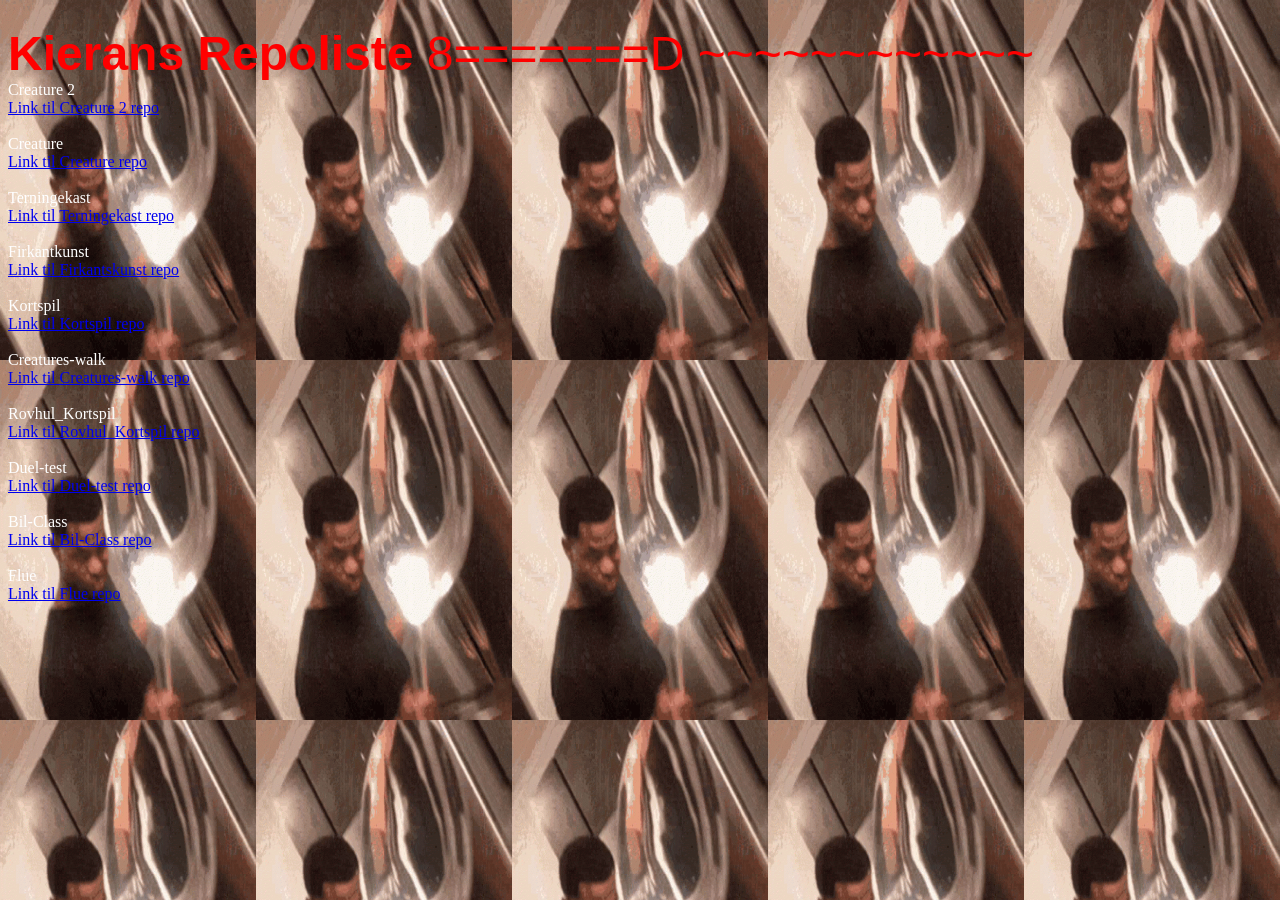
==== index.html @ a6019a0f "Update index.html" ====
<html>
 <br>
 <font size="100"
          face="Helvetica"
          color="red"> 
  <b> Kierans Repoliste</b> 8=======D ~~~~~~~~~~~~
        </font> 
 <font color="white">
 <br>
 Creature 2
 <br>
 <a href="https://github.com/kieraneoin/Creature_2"> Link til  Creature 2 repo </a>
 <br>
 <br>
 Creature
 <br>
 <a href="https://github.com/kieraneoin/Berlin-Wall"> Link til Creature repo </a>
 <br>
 <br>
 Terningekast
 <br>
 <a href="https://github.com/kieraneoin/Terningkast"> Link til Terningekast repo </a>
 <br>
 <br>
 Firkantkunst
 <br>
 <a href="https://github.com/kieraneoin/Firkantskunst"> Link til Firkantskunst repo </a>
 <br>
 <br>
 Kortspil
 <br>
 <a href="https://github.com/kieraneoin/Kortspil"> Link til Kortspil repo </a>
 <br>
 <br>
 Creatures-walk
 <br>
 <a href="https://github.com/kieraneoin/Creatures-walk"> Link til Creatures-walk repo </a>
 <br>
 <br>
 Rovhul_Kortspil
 <br>
 <a href="https://github.com/kieraneoin/Rovhul_Kortspil"> Link til Rovhul_Kortspil repo </a>
 <br>
 <br>
 Duel-test
 <br>
 <a href="https://github.com/kieraneoin/Duel-test"> Link til Duel-test repo </a>
 <br>
 <br>
 Bil-Class
 <br>
 <a href="https://github.com/kieraneoin/Bil-Class"> Link til Bil-Class repo </a>
 <br>
 <br>
 Flue
 <br>
 <a href="https://github.com/kieraneoin/Flue"> Link til Flue repo </a>
  </font> 
 
  <style>
body {
  background-image: url('spoon.gif');
  background-repeat: repeat;
  background-attachment: fixed;
  background-size: 20% 40%;
  
}
   <img src="Activity diagram.png">
   <img src="Usecase diagram.png">
   <img src="Class diagram.png">
</style>
</html>
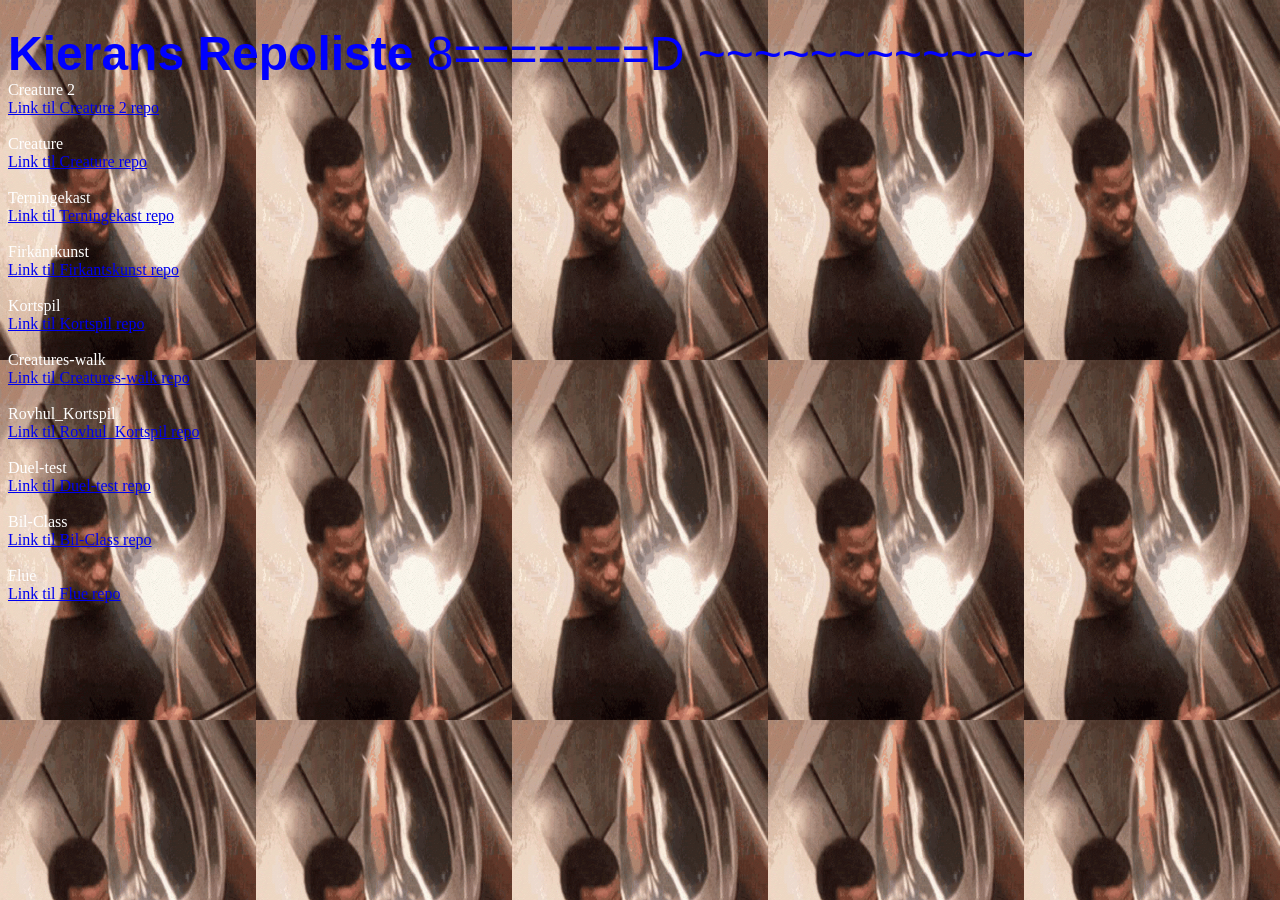
==== commit ac5acc65: "Update index.html" ====
--- a/index.html
+++ b/index.html
@@ -2,7 +2,7 @@
  <br>
  <font size="100"
           face="Helvetica"
-          color="red"> 
+          color="blue"> 
   <b> Kierans Repoliste</b> 8=======D ~~~~~~~~~~~~
         </font> 
  <font color="white">
@@ -63,10 +63,11 @@
   background-repeat: repeat;
   background-attachment: fixed;
   background-size: 20% 40%;
+    <img src="Activity diagram.png">
+   <img src="Usecase diagram.png">
+   <img src="Class diagram.png">
+
   
 }
-   <img src="Activity diagram.png">
-   <img src="Usecase diagram.png">
-   <img src="Class diagram.png">
 </style>
 </html>
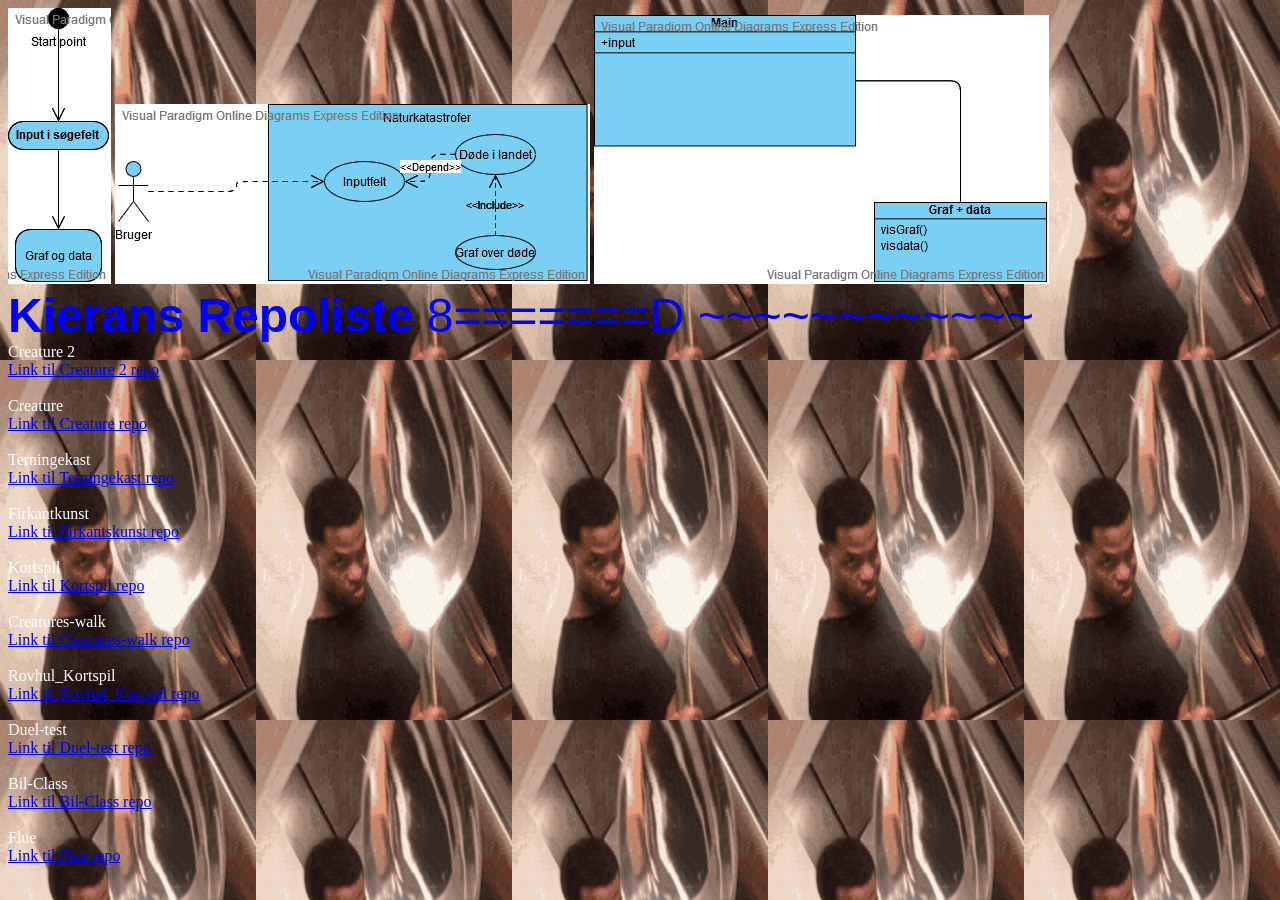
==== commit 23d9caca: "Update index.html" ====
--- a/index.html
+++ b/index.html
@@ -1,4 +1,8 @@
 <html>
+ <img src="Activity diagram.png">
+ <img src="Usecase diagram.png">
+ <img src="Class diagram.png">
+
  <br>
  <font size="100"
           face="Helvetica"
@@ -63,11 +67,6 @@
   background-repeat: repeat;
   background-attachment: fixed;
   background-size: 20% 40%;
-    <img src="Activity diagram.png">
-   <img src="Usecase diagram.png">
-   <img src="Class diagram.png">
-
-  
 }
 </style>
 </html>
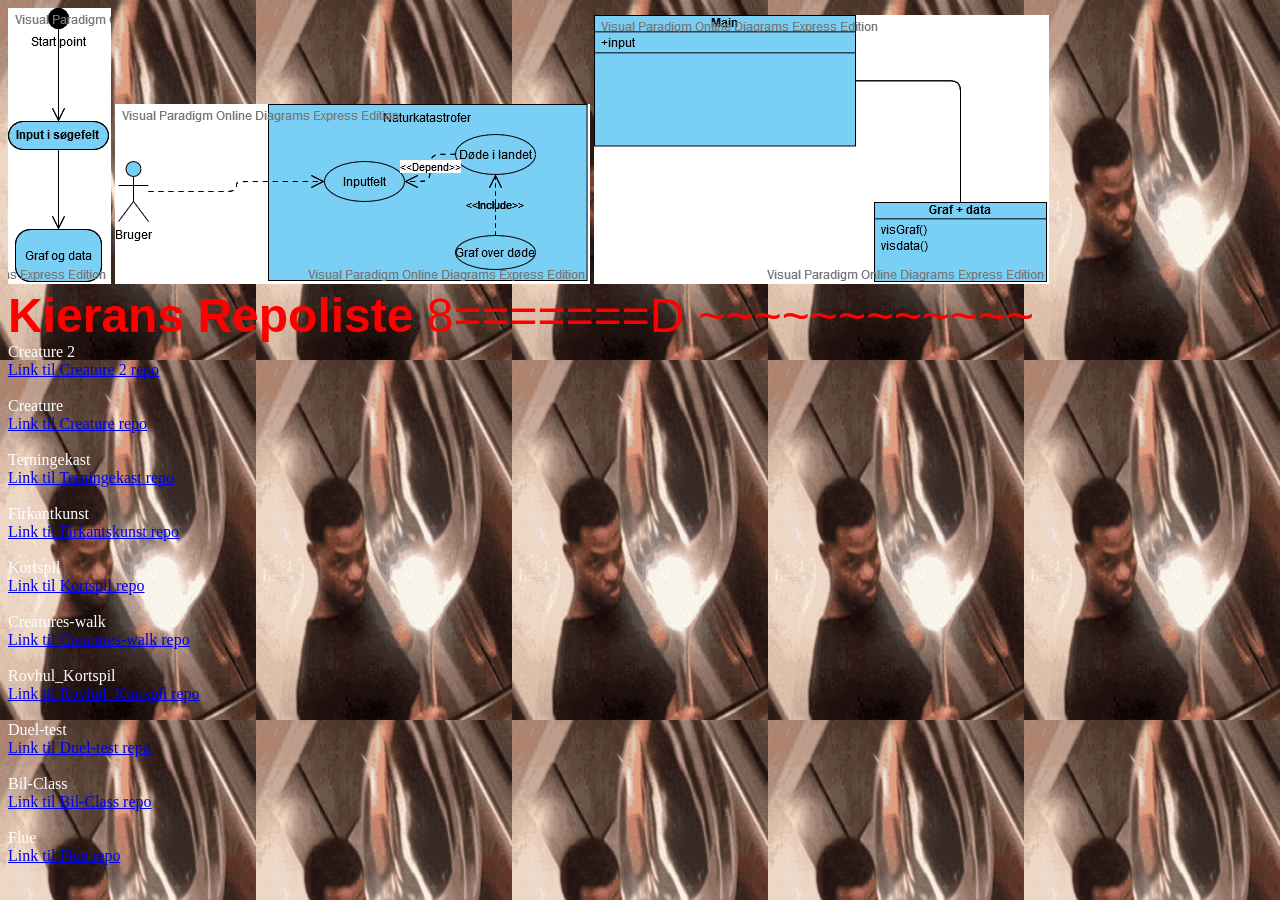
==== commit e1e8cca1: "Update index.html" ====
--- a/index.html
+++ b/index.html
@@ -6,7 +6,7 @@
  <br>
  <font size="100"
           face="Helvetica"
-          color="blue"> 
+          color="red"> 
   <b> Kierans Repoliste</b> 8=======D ~~~~~~~~~~~~
         </font> 
  <font color="white">
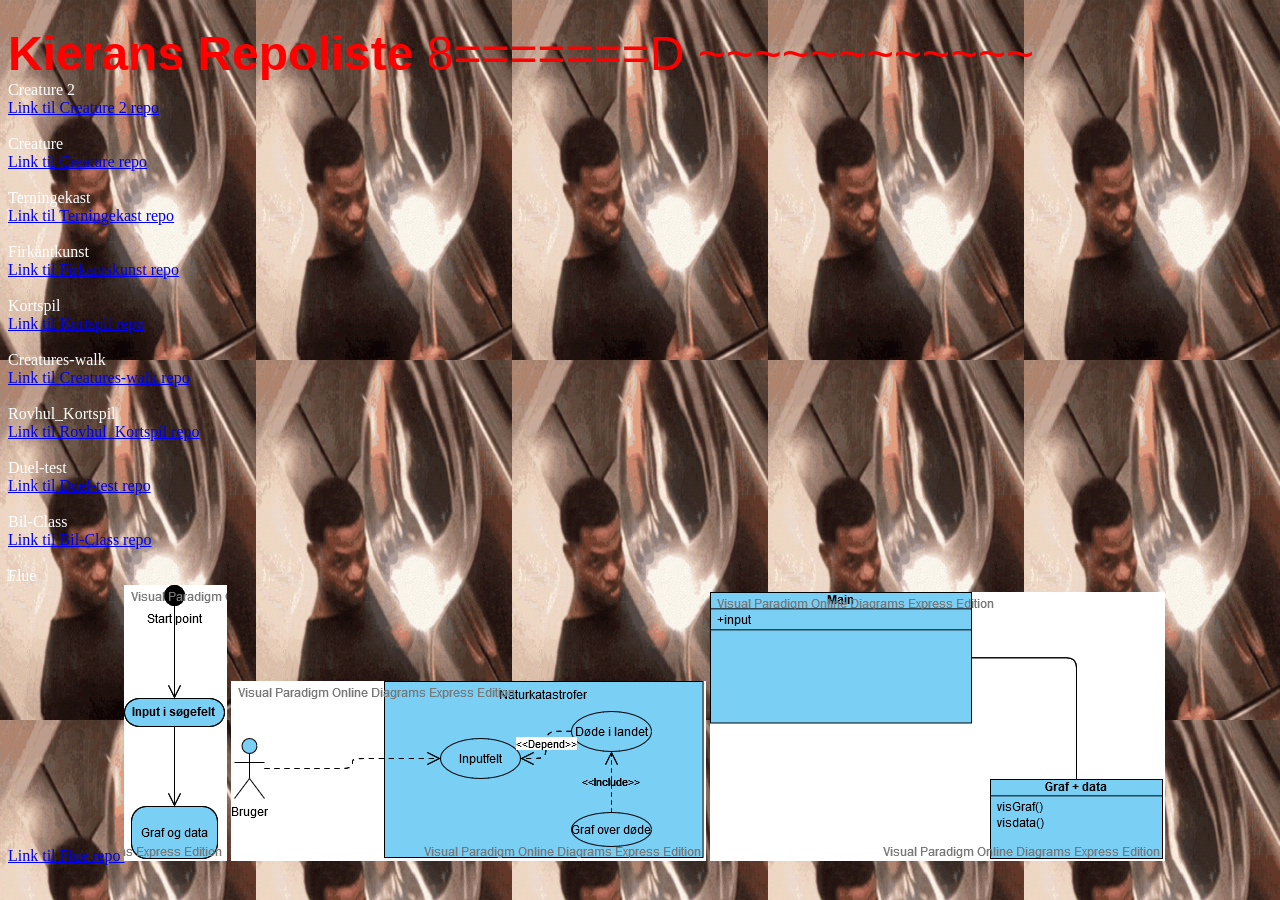
==== commit 1a359293: "Update index.html" ====
--- a/index.html
+++ b/index.html
@@ -1,8 +1,4 @@
 <html>
- <img src="Activity diagram.png">
- <img src="Usecase diagram.png">
- <img src="Class diagram.png">
-
  <br>
  <font size="100"
           face="Helvetica"
@@ -61,7 +57,11 @@
  <a href="https://github.com/kieraneoin/Flue"> Link til Flue repo </a>
   </font> 
  
-  <style>
+  <img src="Activity diagram.png">
+ <img src="Usecase diagram.png">
+ <img src="Class diagram.png">
+ 
+ <style>
 body {
   background-image: url('spoon.gif');
   background-repeat: repeat;
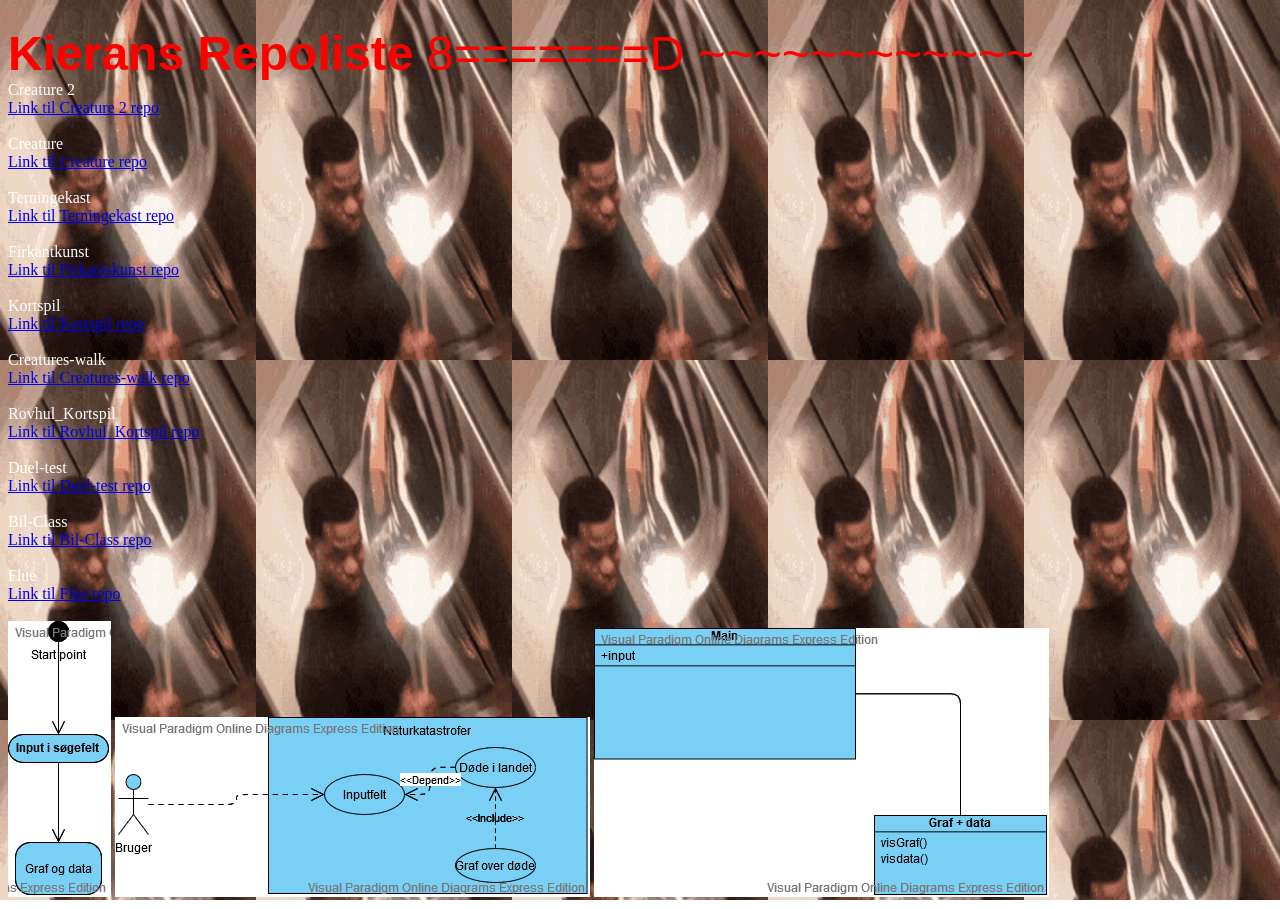
==== commit d5cf28bc: "Update index.html" ====
--- a/index.html
+++ b/index.html
@@ -56,7 +56,8 @@
  <br>
  <a href="https://github.com/kieraneoin/Flue"> Link til Flue repo </a>
   </font> 
- 
+  <br>
+  <br>
   <img src="Activity diagram.png">
  <img src="Usecase diagram.png">
  <img src="Class diagram.png">
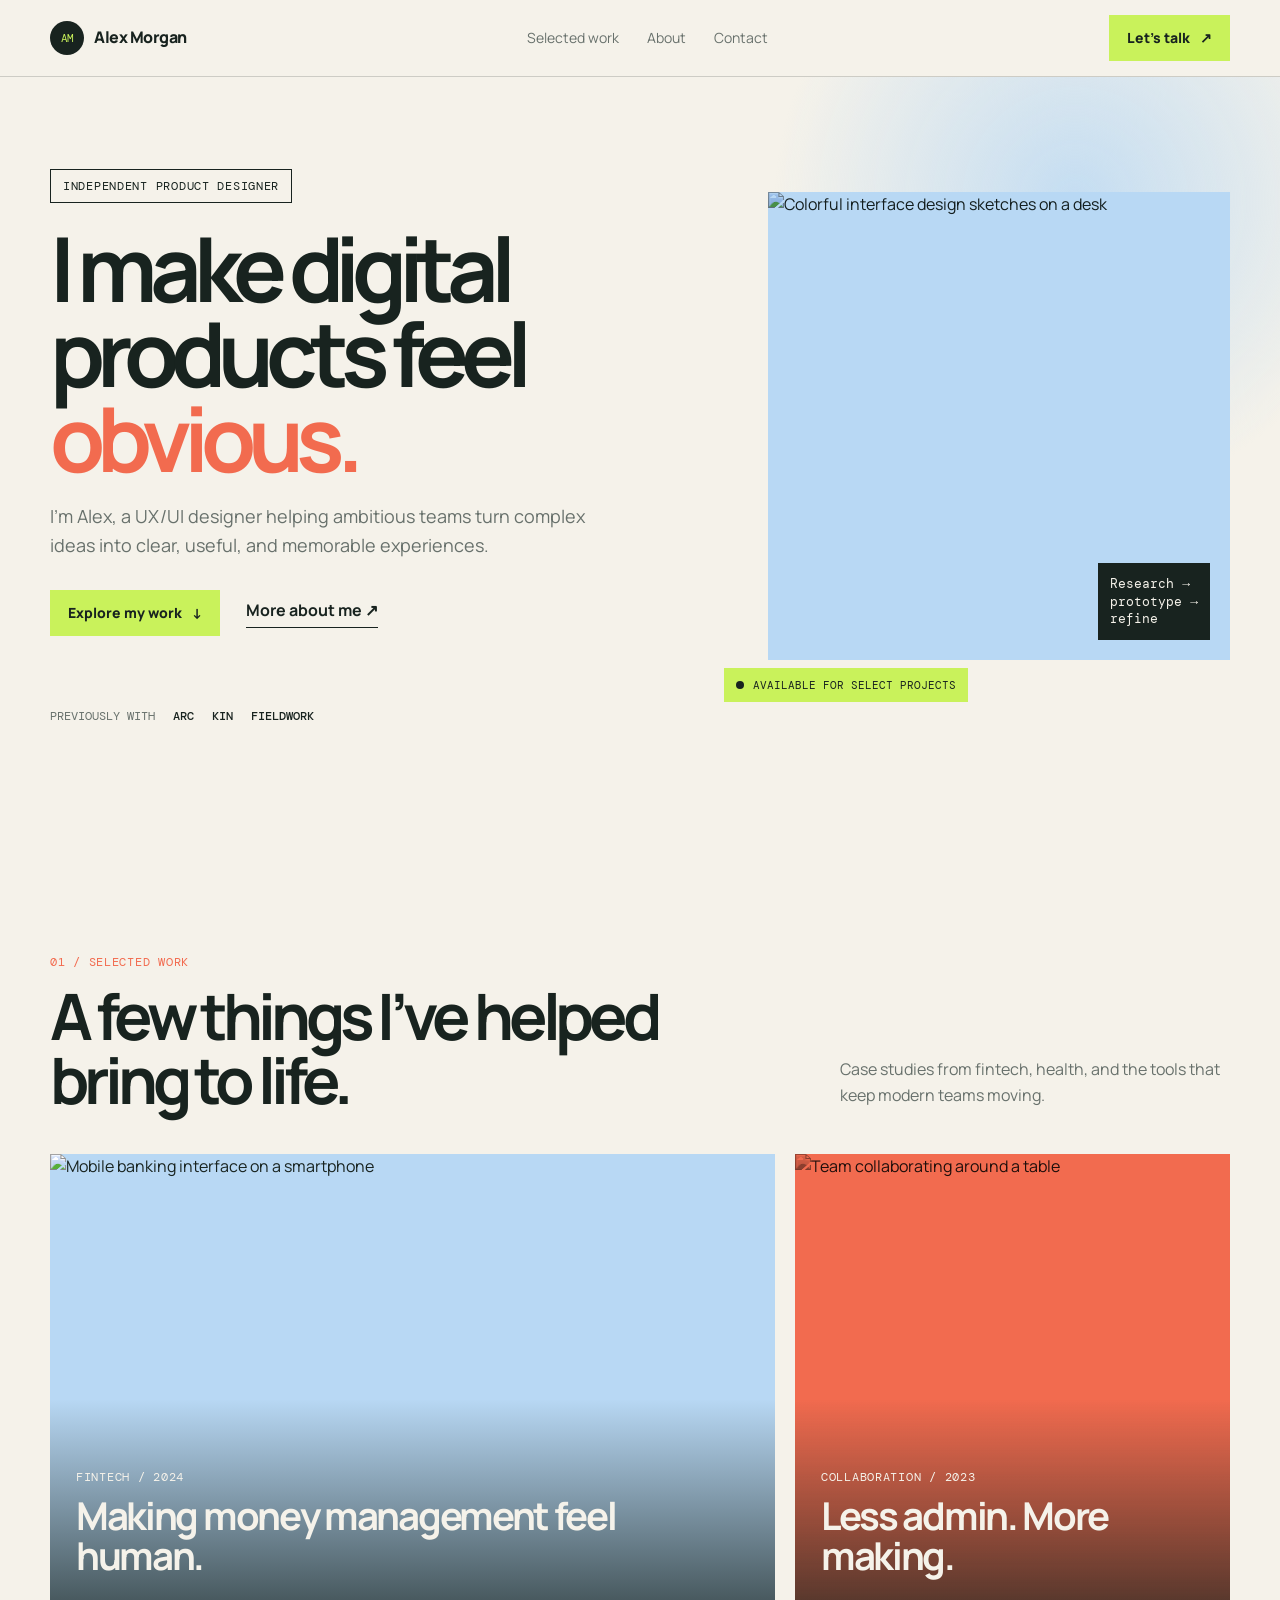
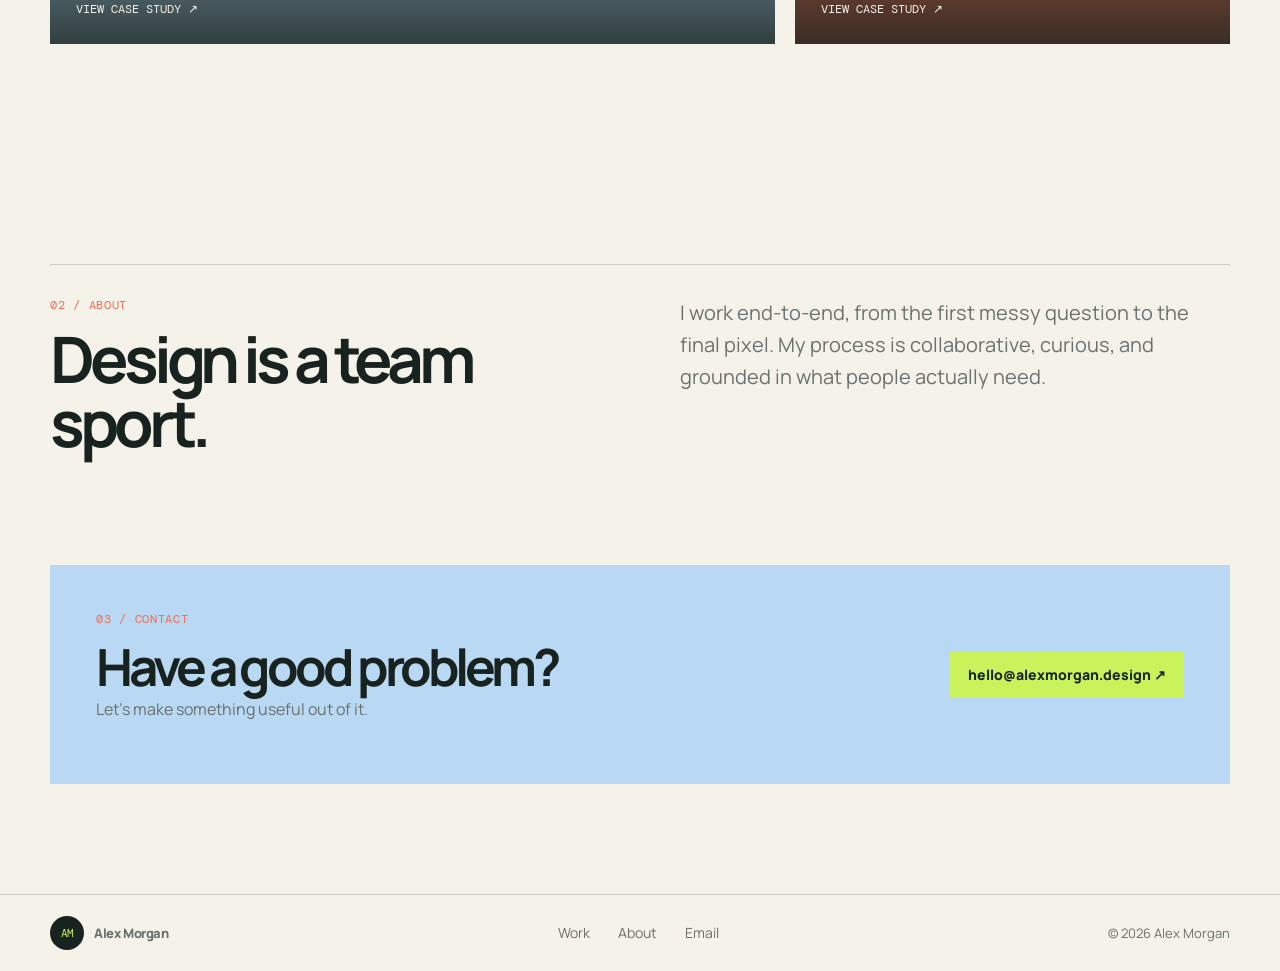
==== commit c7b60472: "Add files via upload" ====
--- a/index.html
+++ b/index.html
@@ -1,73 +1,41 @@
-<html>
- <br>
- <font size="100"
-          face="Helvetica"
-          color="red"> 
-  <b> Kierans Repoliste</b> 8=======D ~~~~~~~~~~~~
-        </font> 
- <font color="white">
- <br>
- Creature 2
- <br>
- <a href="https://github.com/kieraneoin/Creature_2"> Link til  Creature 2 repo </a>
- <br>
- <br>
- Creature
- <br>
- <a href="https://github.com/kieraneoin/Berlin-Wall"> Link til Creature repo </a>
- <br>
- <br>
- Terningekast
- <br>
- <a href="https://github.com/kieraneoin/Terningkast"> Link til Terningekast repo </a>
- <br>
- <br>
- Firkantkunst
- <br>
- <a href="https://github.com/kieraneoin/Firkantskunst"> Link til Firkantskunst repo </a>
- <br>
- <br>
- Kortspil
- <br>
- <a href="https://github.com/kieraneoin/Kortspil"> Link til Kortspil repo </a>
- <br>
- <br>
- Creatures-walk
- <br>
- <a href="https://github.com/kieraneoin/Creatures-walk"> Link til Creatures-walk repo </a>
- <br>
- <br>
- Rovhul_Kortspil
- <br>
- <a href="https://github.com/kieraneoin/Rovhul_Kortspil"> Link til Rovhul_Kortspil repo </a>
- <br>
- <br>
- Duel-test
- <br>
- <a href="https://github.com/kieraneoin/Duel-test"> Link til Duel-test repo </a>
- <br>
- <br>
- Bil-Class
- <br>
- <a href="https://github.com/kieraneoin/Bil-Class"> Link til Bil-Class repo </a>
- <br>
- <br>
- Flue
- <br>
- <a href="https://github.com/kieraneoin/Flue"> Link til Flue repo </a>
-  </font> 
-  <br>
-  <br>
-  <img src="Activity diagram.png">
- <img src="Usecase diagram.png">
- <img src="Class diagram.png">
- 
- <style>
-body {
-  background-image: url('spoon.gif');
-  background-repeat: repeat;
-  background-attachment: fixed;
-  background-size: 20% 40%;
-}
-</style>
-</html>
+<!doctype html>
+<html lang="en">
+  <head>
+    <meta charset="UTF-8" />
+    <meta name="viewport" content="width=device-width, initial-scale=1.0" />
+    <meta name="description" content="Alex Morgan is a product designer creating clear, useful, and memorable digital experiences." />
+    <title>Alex Morgan — Product Designer</title>
+    <link rel="preconnect" href="https://fonts.googleapis.com" />
+    <link rel="preconnect" href="https://fonts.gstatic.com" crossorigin />
+    <link href="https://fonts.googleapis.com/css2?family=DM+Mono:wght@400;500&family=Manrope:wght@400;500;600;700;800&display=swap" rel="stylesheet" />
+    <link rel="stylesheet" href="style.css" />
+  </head>
+  <body>
+    <header>
+      <div class="container navbar">
+        <a href="#top" class="brand" aria-label="Alex Morgan home"><span class="brand-mark">AM</span><span>Alex Morgan</span></a>
+        <nav class="nav-links" aria-label="Main navigation">
+          <a href="#work">Selected work</a><a href="#about">About</a><a href="#contact">Contact</a>
+        </nav>
+        <div class="nav-actions"><a href="mailto:hello@alexmorgan.design" class="button button-primary">Let’s talk <span aria-hidden="true">↗</span></a><button class="mobile-toggle" aria-label="Toggle navigation" aria-expanded="false">☰</button></div>
+      </div>
+    </header>
+    <main id="top">
+      <section class="hero"><div class="container hero-grid"><div class="hero-copy">
+        <span class="label">Independent product designer</span>
+        <h1>I make digital<br />products feel <em>obvious.</em></h1>
+        <p>I’m Alex, a UX/UI designer helping ambitious teams turn complex ideas into clear, useful, and memorable experiences.</p>
+        <div class="hero-actions"><a href="#work" class="button button-primary">Explore my work <span aria-hidden="true">↓</span></a><a href="#about" class="text-link">More about me <span aria-hidden="true">↗</span></a></div>
+        <div class="trust-bar"><span>Previously with</span><div class="brands"><span>Arc</span><span>Kin</span><span>Fieldwork</span></div></div>
+      </div><div class="visual" aria-label="A selection of Alex's interface design work"><div class="portrait-frame"><img src="https://images.unsplash.com/photo-1558655146-d09347e92766?auto=format&fit=crop&w=1000&q=85" alt="Colorful interface design sketches on a desk" /><span class="visual-note">Research →<br />prototype →<br />refine</span></div><div class="availability"><span></span> Available for select projects</div></div></div></section>
+      <section id="work"><div class="container"><div class="section-head"><div><div class="kicker">01 / Selected work</div><h2>A few things I’ve helped bring to life.</h2></div><p class="subtle">Case studies from fintech, health, and the tools that keep modern teams moving.</p></div><div class="project-grid">
+        <a class="project project-large" href="#contact"><img src="https://images.unsplash.com/photo-1556742049-0cfed4f6a45d?auto=format&fit=crop&w=1400&q=85" alt="Mobile banking interface on a smartphone" /><div class="project-info"><span>Fintech / 2024</span><h3>Making money management feel human.</h3><b>View case study ↗</b></div></a>
+        <a class="project project-dark" href="#contact"><img src="https://images.unsplash.com/photo-1556761175-b413da4baf72?auto=format&fit=crop&w=1000&q=85" alt="Team collaborating around a table" /><div class="project-info"><span>Collaboration / 2023</span><h3>Less admin. More making.</h3><b>View case study ↗</b></div></a>
+      </div></div></section>
+      <section id="about"><div class="container about-grid"><div><div class="kicker">02 / About</div><h2>Design is a team sport.</h2></div><p class="subtle">I work end-to-end, from the first messy question to the final pixel. My process is collaborative, curious, and grounded in what people actually need.</p></div></section>
+      <section class="cta" id="contact"><div class="container"><div class="cta-box"><div><div class="kicker">03 / Contact</div><h3>Have a good problem?</h3><p>Let’s make something useful out of it.</p></div><a href="mailto:hello@alexmorgan.design" class="button button-primary">hello@alexmorgan.design ↗</a></div></div></section>
+    </main>
+    <footer><div class="container footer-row"><div class="brand"><span class="brand-mark">AM</span><span>Alex Morgan</span></div><div class="muted-links"><a href="#work">Work</a><a href="#about">About</a><a href="mailto:hello@alexmorgan.design">Email</a></div><span>© <span id="year"></span> Alex Morgan</span></div></footer>
+    <script src="script.js"></script>
+  </body>
+</html>
--- a/style.css
+++ b/style.css
@@ -0,0 +1,60 @@
+:root { --ink: #18231f; --paper: #f5f2ea; --lime: #c9f25b; --coral: #f26b4f; --blue: #b8d8f4; --muted: #68716c; --line: rgba(24, 35, 31, .18); --mono: "DM Mono", monospace; --sans: "Manrope", sans-serif; }
+* { box-sizing: border-box; }
+html { scroll-behavior: smooth; }
+body { margin: 0; color: var(--ink); background: var(--paper); font: 16px/1.6 var(--sans); }
+a { color: inherit; text-decoration: none; }
+img { display: block; max-width: 100%; }
+.container { width: min(1180px, calc(100% - 48px)); margin: auto; }
+header { position: sticky; top: 0; z-index: 10; background: rgba(245,242,234,.9); backdrop-filter: blur(14px); border-bottom: 1px solid var(--line); }
+.navbar, .footer-row { display: flex; align-items: center; justify-content: space-between; min-height: 76px; gap: 24px; }
+.brand { display: inline-flex; align-items: center; gap: 10px; font-weight: 800; letter-spacing: -.03em; }
+.brand-mark { display: grid; place-items: center; width: 34px; height: 34px; background: var(--ink); color: var(--lime); border-radius: 50%; font: 11px var(--mono); letter-spacing: -.08em; }
+.nav-links, .nav-actions, .muted-links { display: flex; align-items: center; gap: 28px; }
+.nav-links, .muted-links { color: var(--muted); font-size: 14px; }
+.nav-links a:hover, .muted-links a:hover, .text-link:hover { color: var(--coral); }
+.button { display: inline-flex; align-items: center; justify-content: center; gap: 10px; border: 0; padding: 12px 18px; font-weight: 800; font-size: 14px; transition: transform .2s ease, box-shadow .2s ease; }
+.button:hover { transform: translateY(-3px); box-shadow: 5px 5px 0 var(--ink); }
+.button-primary { color: var(--ink); background: var(--lime); }
+.mobile-toggle { display: none; border: 1px solid var(--line); background: transparent; padding: 8px 10px; font-size: 18px; }
+.hero { padding: 92px 0 120px; background: radial-gradient(circle at 84% 16%, rgba(184,216,244,.8), transparent 24%), var(--paper); }
+.hero-grid { display: grid; grid-template-columns: 1.08fr .92fr; align-items: center; gap: 80px; }
+.label, .kicker, .project-info > span { font: 12px var(--mono); letter-spacing: .06em; text-transform: uppercase; }
+.label { display: inline-block; padding: 8px 12px; border: 1px solid var(--ink); }
+h1, h2, h3, p { margin-top: 0; }
+h1 { max-width: 700px; margin: 22px 0; font-size: clamp(3.5rem, 7vw, 7.3rem); line-height: .95; letter-spacing: -.09em; }
+h1 em { color: var(--coral); font-style: normal; }
+.hero-copy > p { max-width: 560px; color: var(--muted); font-size: 18px; }
+.hero-actions { display: flex; align-items: center; gap: 26px; margin-top: 30px; }
+.text-link { border-bottom: 1px solid var(--ink); padding-bottom: 3px; font-weight: 700; }
+.trust-bar { display: flex; align-items: center; gap: 18px; margin-top: 72px; color: var(--muted); font: 12px var(--mono); text-transform: uppercase; }
+.brands { display: flex; gap: 18px; color: var(--ink); font-weight: 500; }
+.visual { position: relative; min-height: 510px; }
+.portrait-frame { position: absolute; inset: 0 0 42px 44px; overflow: hidden; background: var(--blue); }
+.portrait-frame img { width: 100%; height: 100%; object-fit: cover; mix-blend-mode: multiply; filter: saturate(.8); }
+.visual-note { position: absolute; right: 20px; bottom: 20px; padding: 12px; color: var(--paper); background: var(--ink); font: 13px/1.35 var(--mono); }
+.availability { position: absolute; left: 0; bottom: 0; display: flex; align-items: center; gap: 9px; padding: 10px 12px; background: var(--lime); font: 11px var(--mono); text-transform: uppercase; }
+.availability span { width: 8px; height: 8px; border-radius: 50%; background: var(--ink); }
+section { padding: 110px 0; }
+.section-head { display: flex; justify-content: space-between; align-items: end; gap: 40px; margin-bottom: 42px; }
+.kicker { margin-bottom: 14px; color: var(--coral); }
+h2 { max-width: 640px; margin-bottom: 0; font-size: clamp(2.4rem, 5vw, 4.7rem); line-height: 1; letter-spacing: -.08em; }
+.subtle { max-width: 390px; margin-bottom: 4px; color: var(--muted); }
+.project-grid { display: grid; grid-template-columns: 1.25fr .75fr; gap: 20px; }
+.project { position: relative; min-height: 490px; overflow: hidden; background: var(--blue); }
+.project img { width: 100%; height: 100%; min-height: 490px; object-fit: cover; transition: transform .5s ease; }
+.project:hover img { transform: scale(1.04); }
+.project::after { position: absolute; inset: 50% 0 0; content: ""; background: linear-gradient(transparent, rgba(24,35,31,.85)); }
+.project-dark { background: var(--coral); }
+.project-dark img { mix-blend-mode: multiply; filter: grayscale(1); }
+.project-info { position: absolute; z-index: 1; right: 26px; bottom: 24px; left: 26px; color: var(--paper); }
+.project-info h3 { max-width: 540px; margin: 8px 0 20px; font-size: clamp(1.7rem, 3vw, 3rem); line-height: 1.02; letter-spacing: -.06em; }
+.project-info b { font: 12px var(--mono); text-transform: uppercase; }
+.about-grid { display: grid; grid-template-columns: 1fr 1fr; gap: 80px; align-items: start; border-top: 1px solid var(--line); padding-top: 32px; }
+.about-grid .subtle { max-width: 520px; font-size: 20px; }
+.cta { padding-top: 0; }
+.cta-box { display: flex; align-items: center; justify-content: space-between; gap: 30px; padding: 46px; background: var(--blue); }
+.cta-box h3 { margin-bottom: 4px; font-size: clamp(2rem, 4vw, 4.5rem); line-height: 1; letter-spacing: -.08em; }
+.cta-box p { color: var(--muted); }
+footer { border-top: 1px solid var(--line); color: var(--muted); font-size: 13px; }
+@media (max-width: 800px) { .container { width: min(100% - 32px, 600px); } .nav-links { position: absolute; top: 76px; right: 16px; left: 16px; display: none; flex-direction: column; align-items: flex-start; gap: 16px; padding: 20px; background: var(--paper); border: 1px solid var(--line); } .nav-links.open { display: flex; } .nav-actions .button { display: none; } .mobile-toggle { display: block; } .hero { padding: 62px 0 70px; } .hero-grid, .project-grid, .about-grid { grid-template-columns: 1fr; gap: 48px; } .visual { min-height: 420px; } .section-head, .cta-box { display: block; } .section-head .subtle { margin-top: 24px; } .project, .project img { min-height: 420px; } .cta-box .button { margin-top: 24px; } .footer-row { flex-wrap: wrap; padding: 20px 0; } }
+@media (max-width: 480px) { h1 { font-size: 3.65rem; } .hero-actions, .trust-bar { align-items: flex-start; flex-direction: column; gap: 16px; } .trust-bar { margin-top: 46px; } .portrait-frame { left: 18px; } .cta-box { padding: 28px; } .muted-links { order: 3; width: 100%; } }
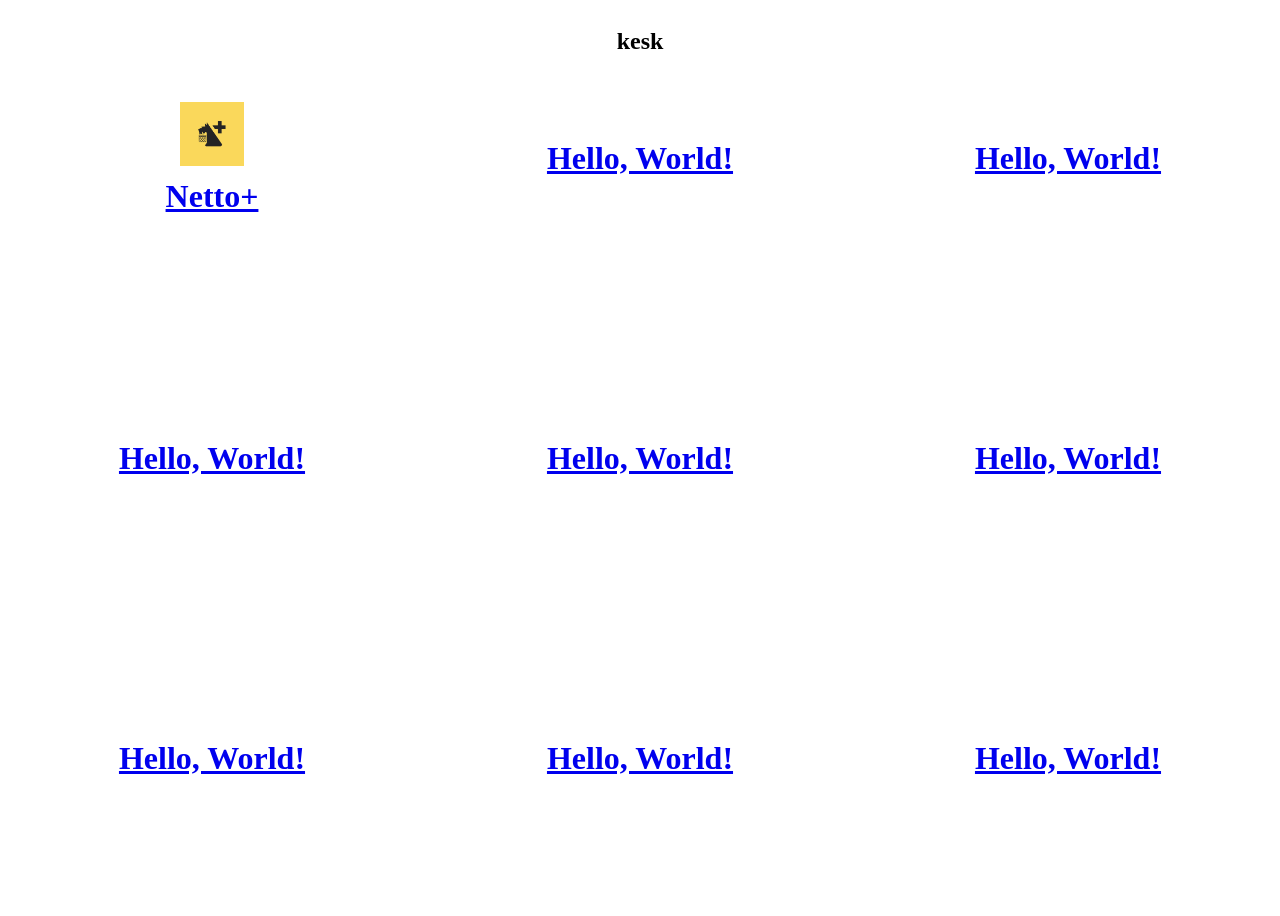
==== commit 4236e947: "Add files via upload" ====
--- a/index.html
+++ b/index.html
@@ -1,41 +1,53 @@
-<!doctype html>
-<html lang="en">
-  <head>
-    <meta charset="UTF-8" />
-    <meta name="viewport" content="width=device-width, initial-scale=1.0" />
-    <meta name="description" content="Alex Morgan is a product designer creating clear, useful, and memorable digital experiences." />
-    <title>Alex Morgan — Product Designer</title>
-    <link rel="preconnect" href="https://fonts.googleapis.com" />
-    <link rel="preconnect" href="https://fonts.gstatic.com" crossorigin />
-    <link href="https://fonts.googleapis.com/css2?family=DM+Mono:wght@400;500&family=Manrope:wght@400;500;600;700;800&display=swap" rel="stylesheet" />
-    <link rel="stylesheet" href="style.css" />
-  </head>
-  <body>
-    <header>
-      <div class="container navbar">
-        <a href="#top" class="brand" aria-label="Alex Morgan home"><span class="brand-mark">AM</span><span>Alex Morgan</span></a>
-        <nav class="nav-links" aria-label="Main navigation">
-          <a href="#work">Selected work</a><a href="#about">About</a><a href="#contact">Contact</a>
-        </nav>
-        <div class="nav-actions"><a href="mailto:hello@alexmorgan.design" class="button button-primary">Let’s talk <span aria-hidden="true">↗</span></a><button class="mobile-toggle" aria-label="Toggle navigation" aria-expanded="false">☰</button></div>
-      </div>
-    </header>
-    <main id="top">
-      <section class="hero"><div class="container hero-grid"><div class="hero-copy">
-        <span class="label">Independent product designer</span>
-        <h1>I make digital<br />products feel <em>obvious.</em></h1>
-        <p>I’m Alex, a UX/UI designer helping ambitious teams turn complex ideas into clear, useful, and memorable experiences.</p>
-        <div class="hero-actions"><a href="#work" class="button button-primary">Explore my work <span aria-hidden="true">↓</span></a><a href="#about" class="text-link">More about me <span aria-hidden="true">↗</span></a></div>
-        <div class="trust-bar"><span>Previously with</span><div class="brands"><span>Arc</span><span>Kin</span><span>Fieldwork</span></div></div>
-      </div><div class="visual" aria-label="A selection of Alex's interface design work"><div class="portrait-frame"><img src="https://images.unsplash.com/photo-1558655146-d09347e92766?auto=format&fit=crop&w=1000&q=85" alt="Colorful interface design sketches on a desk" /><span class="visual-note">Research →<br />prototype →<br />refine</span></div><div class="availability"><span></span> Available for select projects</div></div></div></section>
-      <section id="work"><div class="container"><div class="section-head"><div><div class="kicker">01 / Selected work</div><h2>A few things I’ve helped bring to life.</h2></div><p class="subtle">Case studies from fintech, health, and the tools that keep modern teams moving.</p></div><div class="project-grid">
-        <a class="project project-large" href="#contact"><img src="https://images.unsplash.com/photo-1556742049-0cfed4f6a45d?auto=format&fit=crop&w=1400&q=85" alt="Mobile banking interface on a smartphone" /><div class="project-info"><span>Fintech / 2024</span><h3>Making money management feel human.</h3><b>View case study ↗</b></div></a>
-        <a class="project project-dark" href="#contact"><img src="https://images.unsplash.com/photo-1556761175-b413da4baf72?auto=format&fit=crop&w=1000&q=85" alt="Team collaborating around a table" /><div class="project-info"><span>Collaboration / 2023</span><h3>Less admin. More making.</h3><b>View case study ↗</b></div></a>
-      </div></div></section>
-      <section id="about"><div class="container about-grid"><div><div class="kicker">02 / About</div><h2>Design is a team sport.</h2></div><p class="subtle">I work end-to-end, from the first messy question to the final pixel. My process is collaborative, curious, and grounded in what people actually need.</p></div></section>
-      <section class="cta" id="contact"><div class="container"><div class="cta-box"><div><div class="kicker">03 / Contact</div><h3>Have a good problem?</h3><p>Let’s make something useful out of it.</p></div><a href="mailto:hello@alexmorgan.design" class="button button-primary">hello@alexmorgan.design ↗</a></div></div></section>
-    </main>
-    <footer><div class="container footer-row"><div class="brand"><span class="brand-mark">AM</span><span>Alex Morgan</span></div><div class="muted-links"><a href="#work">Work</a><a href="#about">About</a><a href="mailto:hello@alexmorgan.design">Email</a></div><span>© <span id="year"></span> Alex Morgan</span></div></footer>
-    <script src="script.js"></script>
-  </body>
-</html>
+<!DOCTYPE html>
+<html lang='en'>
+<head>
+    <meta charset='utf-8'>
+    <meta name='viewport' content='width=device-width, initial-scale=1'>
+    <title>Page Title</title>
+    <link rel='stylesheet' href='style.css'>
+</head>
+<body>
+    <h2 class="page-title">kesk</h2>
+    <table>
+        <tbody>
+            <tr>
+                <td><a class="netto-link" href="netto.html"><img src="imgs/images.png" alt="Netto+ logo"><h1>Netto+</h1></a></td>
+            </tr>
+            <tr>
+                <td><a href="netto.html"><h1>Hello, World!</h1></a></td>
+            </tr>
+            <tr>
+                <td><a href="netto.html"><h1>Hello, World!</h1></a></td>
+            </tr>
+        </tbody>
+    </table>
+    <table>
+        <tbody>
+            <tr>
+                <td><a href="netto.html"><h1>Hello, World!</h1></a></td>
+            </tr>
+            <tr>
+                <td><a href="netto.html"><h1>Hello, World!</h1></a></td>
+            </tr>
+            <tr>
+                <td><a href="netto.html"><h1>Hello, World!</h1></a></td>
+            </tr>
+        </tbody>
+    </table>
+    <table>
+        <tbody>
+            <tr>
+                <td><a href="netto.html"><h1>Hello, World!</h1></a></td>
+            </tr>
+            <tr>
+                <td><a href="netto.html"><h1>Hello, World!</h1></a></td>
+            </tr>
+            <tr>
+                <td><a href="netto.html"><h1>Hello, World!</h1></a></td>
+            </tr>
+        </tbody>
+    </table>
+</body>
+
+
+</html>
--- a/style.css
+++ b/style.css
@@ -1,60 +1,80 @@
-:root { --ink: #18231f; --paper: #f5f2ea; --lime: #c9f25b; --coral: #f26b4f; --blue: #b8d8f4; --muted: #68716c; --line: rgba(24, 35, 31, .18); --mono: "DM Mono", monospace; --sans: "Manrope", sans-serif; }
-* { box-sizing: border-box; }
-html { scroll-behavior: smooth; }
-body { margin: 0; color: var(--ink); background: var(--paper); font: 16px/1.6 var(--sans); }
-a { color: inherit; text-decoration: none; }
-img { display: block; max-width: 100%; }
-.container { width: min(1180px, calc(100% - 48px)); margin: auto; }
-header { position: sticky; top: 0; z-index: 10; background: rgba(245,242,234,.9); backdrop-filter: blur(14px); border-bottom: 1px solid var(--line); }
-.navbar, .footer-row { display: flex; align-items: center; justify-content: space-between; min-height: 76px; gap: 24px; }
-.brand { display: inline-flex; align-items: center; gap: 10px; font-weight: 800; letter-spacing: -.03em; }
-.brand-mark { display: grid; place-items: center; width: 34px; height: 34px; background: var(--ink); color: var(--lime); border-radius: 50%; font: 11px var(--mono); letter-spacing: -.08em; }
-.nav-links, .nav-actions, .muted-links { display: flex; align-items: center; gap: 28px; }
-.nav-links, .muted-links { color: var(--muted); font-size: 14px; }
-.nav-links a:hover, .muted-links a:hover, .text-link:hover { color: var(--coral); }
-.button { display: inline-flex; align-items: center; justify-content: center; gap: 10px; border: 0; padding: 12px 18px; font-weight: 800; font-size: 14px; transition: transform .2s ease, box-shadow .2s ease; }
-.button:hover { transform: translateY(-3px); box-shadow: 5px 5px 0 var(--ink); }
-.button-primary { color: var(--ink); background: var(--lime); }
-.mobile-toggle { display: none; border: 1px solid var(--line); background: transparent; padding: 8px 10px; font-size: 18px; }
-.hero { padding: 92px 0 120px; background: radial-gradient(circle at 84% 16%, rgba(184,216,244,.8), transparent 24%), var(--paper); }
-.hero-grid { display: grid; grid-template-columns: 1.08fr .92fr; align-items: center; gap: 80px; }
-.label, .kicker, .project-info > span { font: 12px var(--mono); letter-spacing: .06em; text-transform: uppercase; }
-.label { display: inline-block; padding: 8px 12px; border: 1px solid var(--ink); }
-h1, h2, h3, p { margin-top: 0; }
-h1 { max-width: 700px; margin: 22px 0; font-size: clamp(3.5rem, 7vw, 7.3rem); line-height: .95; letter-spacing: -.09em; }
-h1 em { color: var(--coral); font-style: normal; }
-.hero-copy > p { max-width: 560px; color: var(--muted); font-size: 18px; }
-.hero-actions { display: flex; align-items: center; gap: 26px; margin-top: 30px; }
-.text-link { border-bottom: 1px solid var(--ink); padding-bottom: 3px; font-weight: 700; }
-.trust-bar { display: flex; align-items: center; gap: 18px; margin-top: 72px; color: var(--muted); font: 12px var(--mono); text-transform: uppercase; }
-.brands { display: flex; gap: 18px; color: var(--ink); font-weight: 500; }
-.visual { position: relative; min-height: 510px; }
-.portrait-frame { position: absolute; inset: 0 0 42px 44px; overflow: hidden; background: var(--blue); }
-.portrait-frame img { width: 100%; height: 100%; object-fit: cover; mix-blend-mode: multiply; filter: saturate(.8); }
-.visual-note { position: absolute; right: 20px; bottom: 20px; padding: 12px; color: var(--paper); background: var(--ink); font: 13px/1.35 var(--mono); }
-.availability { position: absolute; left: 0; bottom: 0; display: flex; align-items: center; gap: 9px; padding: 10px 12px; background: var(--lime); font: 11px var(--mono); text-transform: uppercase; }
-.availability span { width: 8px; height: 8px; border-radius: 50%; background: var(--ink); }
-section { padding: 110px 0; }
-.section-head { display: flex; justify-content: space-between; align-items: end; gap: 40px; margin-bottom: 42px; }
-.kicker { margin-bottom: 14px; color: var(--coral); }
-h2 { max-width: 640px; margin-bottom: 0; font-size: clamp(2.4rem, 5vw, 4.7rem); line-height: 1; letter-spacing: -.08em; }
-.subtle { max-width: 390px; margin-bottom: 4px; color: var(--muted); }
-.project-grid { display: grid; grid-template-columns: 1.25fr .75fr; gap: 20px; }
-.project { position: relative; min-height: 490px; overflow: hidden; background: var(--blue); }
-.project img { width: 100%; height: 100%; min-height: 490px; object-fit: cover; transition: transform .5s ease; }
-.project:hover img { transform: scale(1.04); }
-.project::after { position: absolute; inset: 50% 0 0; content: ""; background: linear-gradient(transparent, rgba(24,35,31,.85)); }
-.project-dark { background: var(--coral); }
-.project-dark img { mix-blend-mode: multiply; filter: grayscale(1); }
-.project-info { position: absolute; z-index: 1; right: 26px; bottom: 24px; left: 26px; color: var(--paper); }
-.project-info h3 { max-width: 540px; margin: 8px 0 20px; font-size: clamp(1.7rem, 3vw, 3rem); line-height: 1.02; letter-spacing: -.06em; }
-.project-info b { font: 12px var(--mono); text-transform: uppercase; }
-.about-grid { display: grid; grid-template-columns: 1fr 1fr; gap: 80px; align-items: start; border-top: 1px solid var(--line); padding-top: 32px; }
-.about-grid .subtle { max-width: 520px; font-size: 20px; }
-.cta { padding-top: 0; }
-.cta-box { display: flex; align-items: center; justify-content: space-between; gap: 30px; padding: 46px; background: var(--blue); }
-.cta-box h3 { margin-bottom: 4px; font-size: clamp(2rem, 4vw, 4.5rem); line-height: 1; letter-spacing: -.08em; }
-.cta-box p { color: var(--muted); }
-footer { border-top: 1px solid var(--line); color: var(--muted); font-size: 13px; }
-@media (max-width: 800px) { .container { width: min(100% - 32px, 600px); } .nav-links { position: absolute; top: 76px; right: 16px; left: 16px; display: none; flex-direction: column; align-items: flex-start; gap: 16px; padding: 20px; background: var(--paper); border: 1px solid var(--line); } .nav-links.open { display: flex; } .nav-actions .button { display: none; } .mobile-toggle { display: block; } .hero { padding: 62px 0 70px; } .hero-grid, .project-grid, .about-grid { grid-template-columns: 1fr; gap: 48px; } .visual { min-height: 420px; } .section-head, .cta-box { display: block; } .section-head .subtle { margin-top: 24px; } .project, .project img { min-height: 420px; } .cta-box .button { margin-top: 24px; } .footer-row { flex-wrap: wrap; padding: 20px 0; } }
-@media (max-width: 480px) { h1 { font-size: 3.65rem; } .hero-actions, .trust-bar { align-items: flex-start; flex-direction: column; gap: 16px; } .trust-bar { margin-top: 46px; } .portrait-frame { left: 18px; } .cta-box { padding: 28px; } .muted-links { order: 3; width: 100%; } }
+body {
+  position: relative;
+  display: grid;
+  grid-template-columns: repeat(3, minmax(0, 1fr));
+  align-items: start;
+  gap: 20px;
+  height: 100vh;
+  overflow: hidden;
+}
+
+.page-title {
+  position: absolute;
+  top: 20px;
+  left: 50%;
+  z-index: 1;
+  margin: 0;
+  transform: translateX(-50%);
+  text-align: center;
+}
+
+table {
+  width: 100%;
+  height: 100vh;
+  border-collapse: collapse;
+}
+
+tr {
+  height: 33.333vh;
+}
+
+td {
+  vertical-align: middle;
+  text-align: center;
+}
+
+h1 {
+  width: 100%;
+  margin: 0;
+}
+
+td a {
+  display: block;
+  width: 100%;
+}
+
+.netto-link {
+  display: flex;
+  flex-direction: column;
+  align-items: center;
+  justify-content: center;
+  gap: 12px;
+}
+
+.netto-link img {
+  width: 64px;
+  height: 64px;
+  object-fit: cover;
+}
+
+@media (max-width: 700px) {
+  body {
+    grid-template-columns: 1fr;
+    height: auto;
+    min-height: 100vh;
+    overflow: auto;
+  }
+
+  table {
+    height: auto;
+  }
+
+  tr {
+    height: auto;
+  }
+
+  .netto-link img {
+    width: 48px;
+    height: 48px;
+  }
+}
